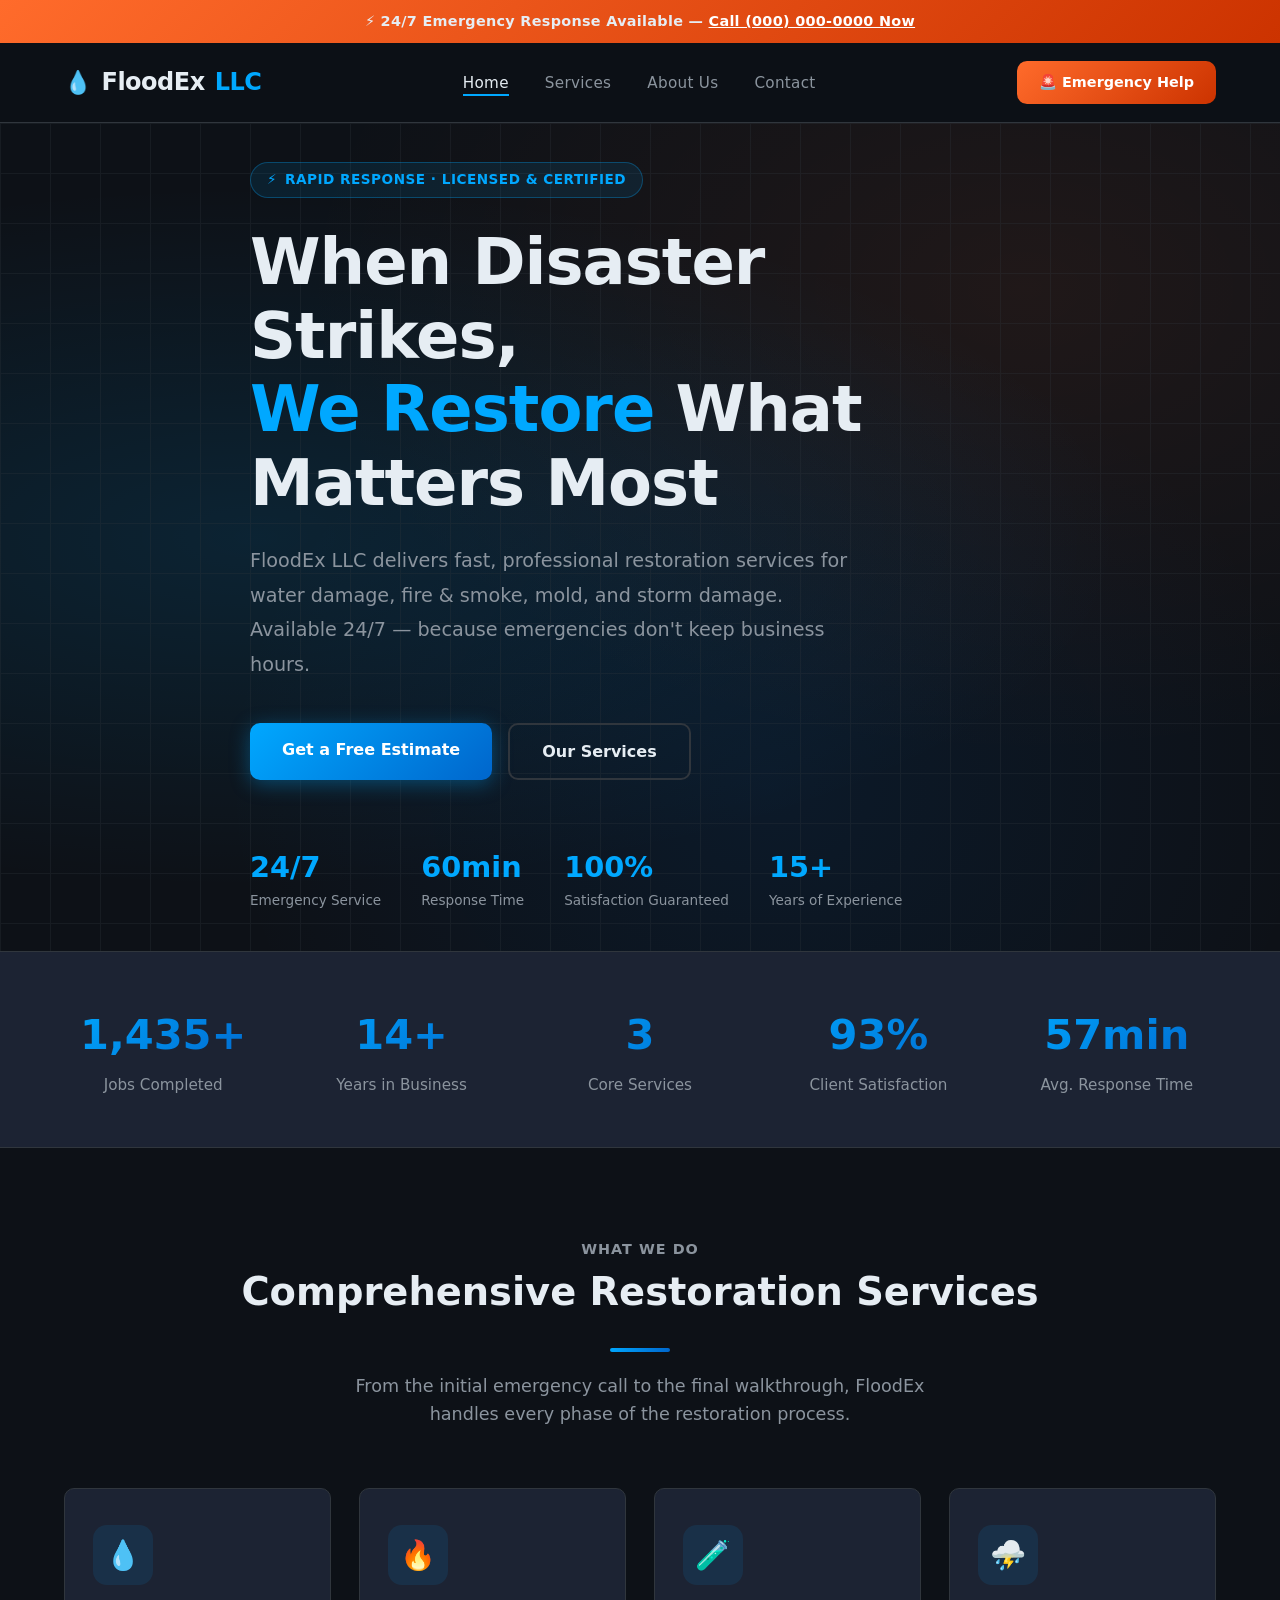
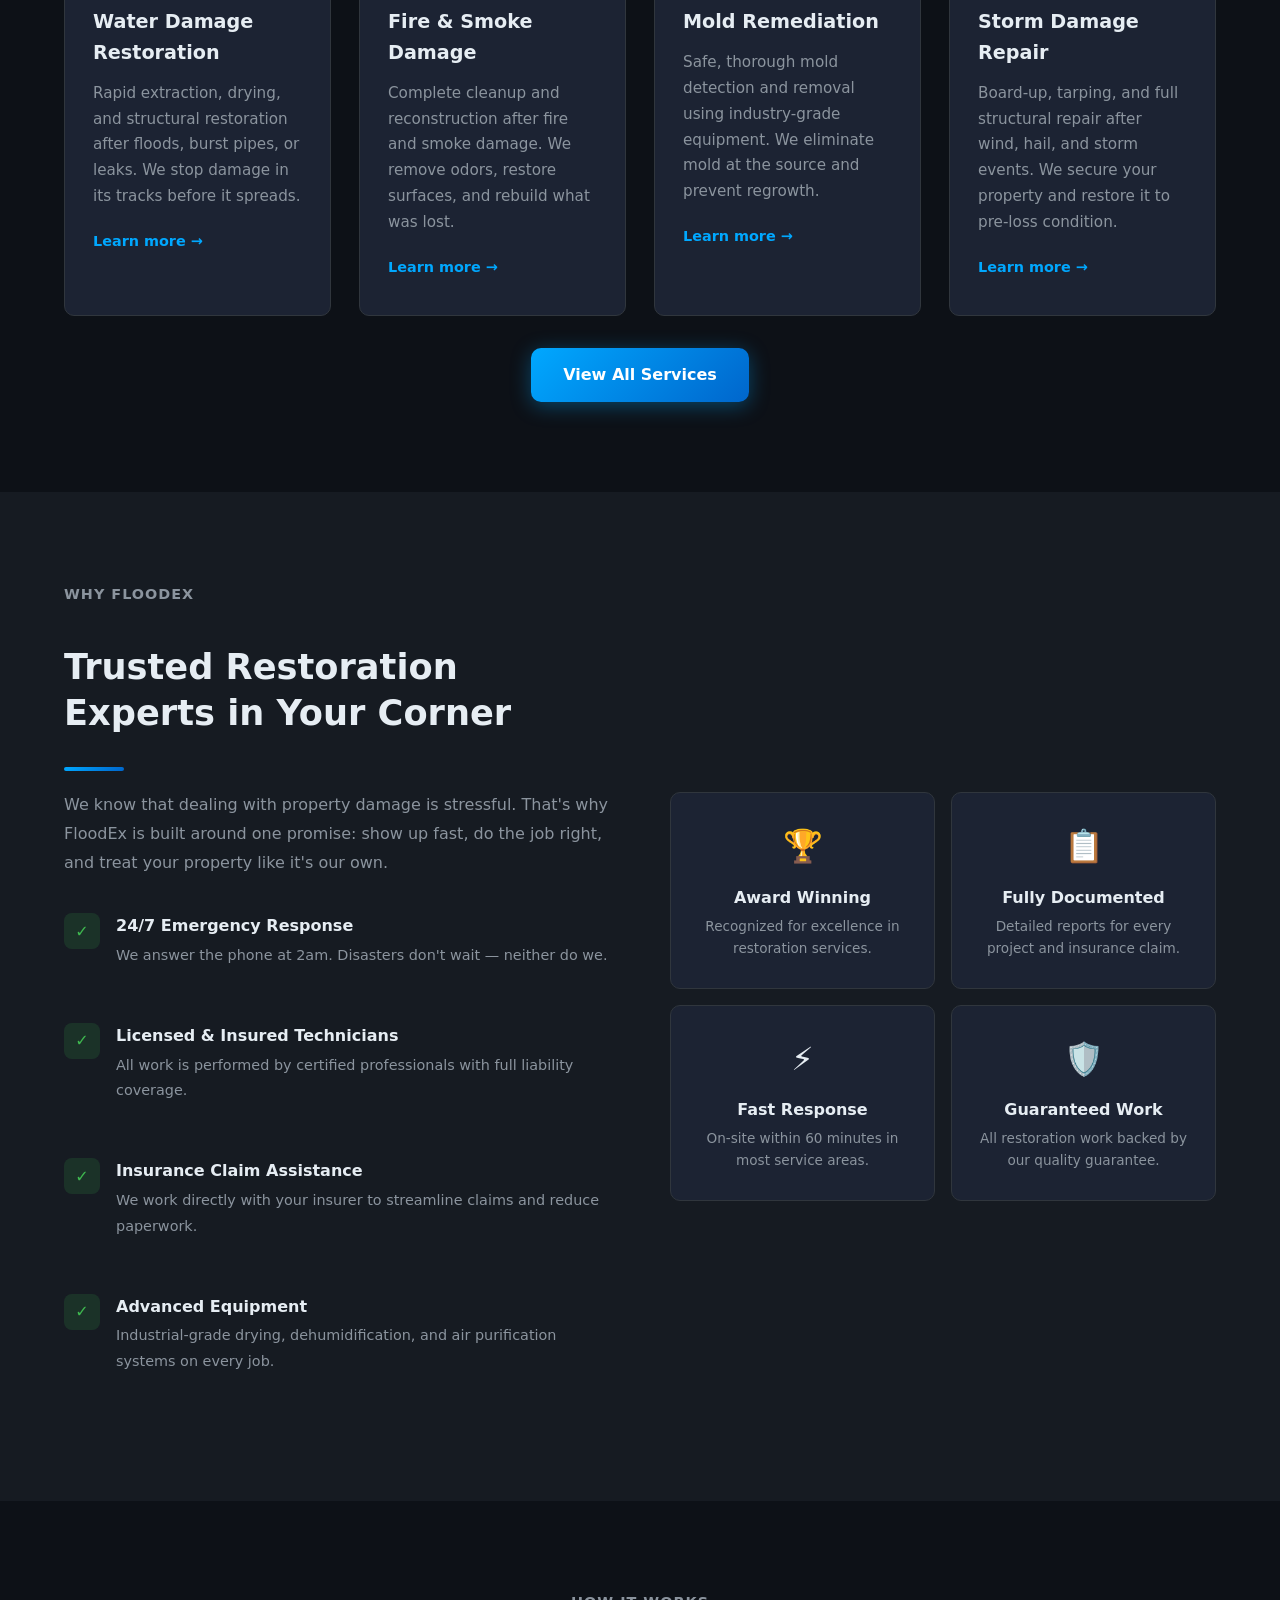
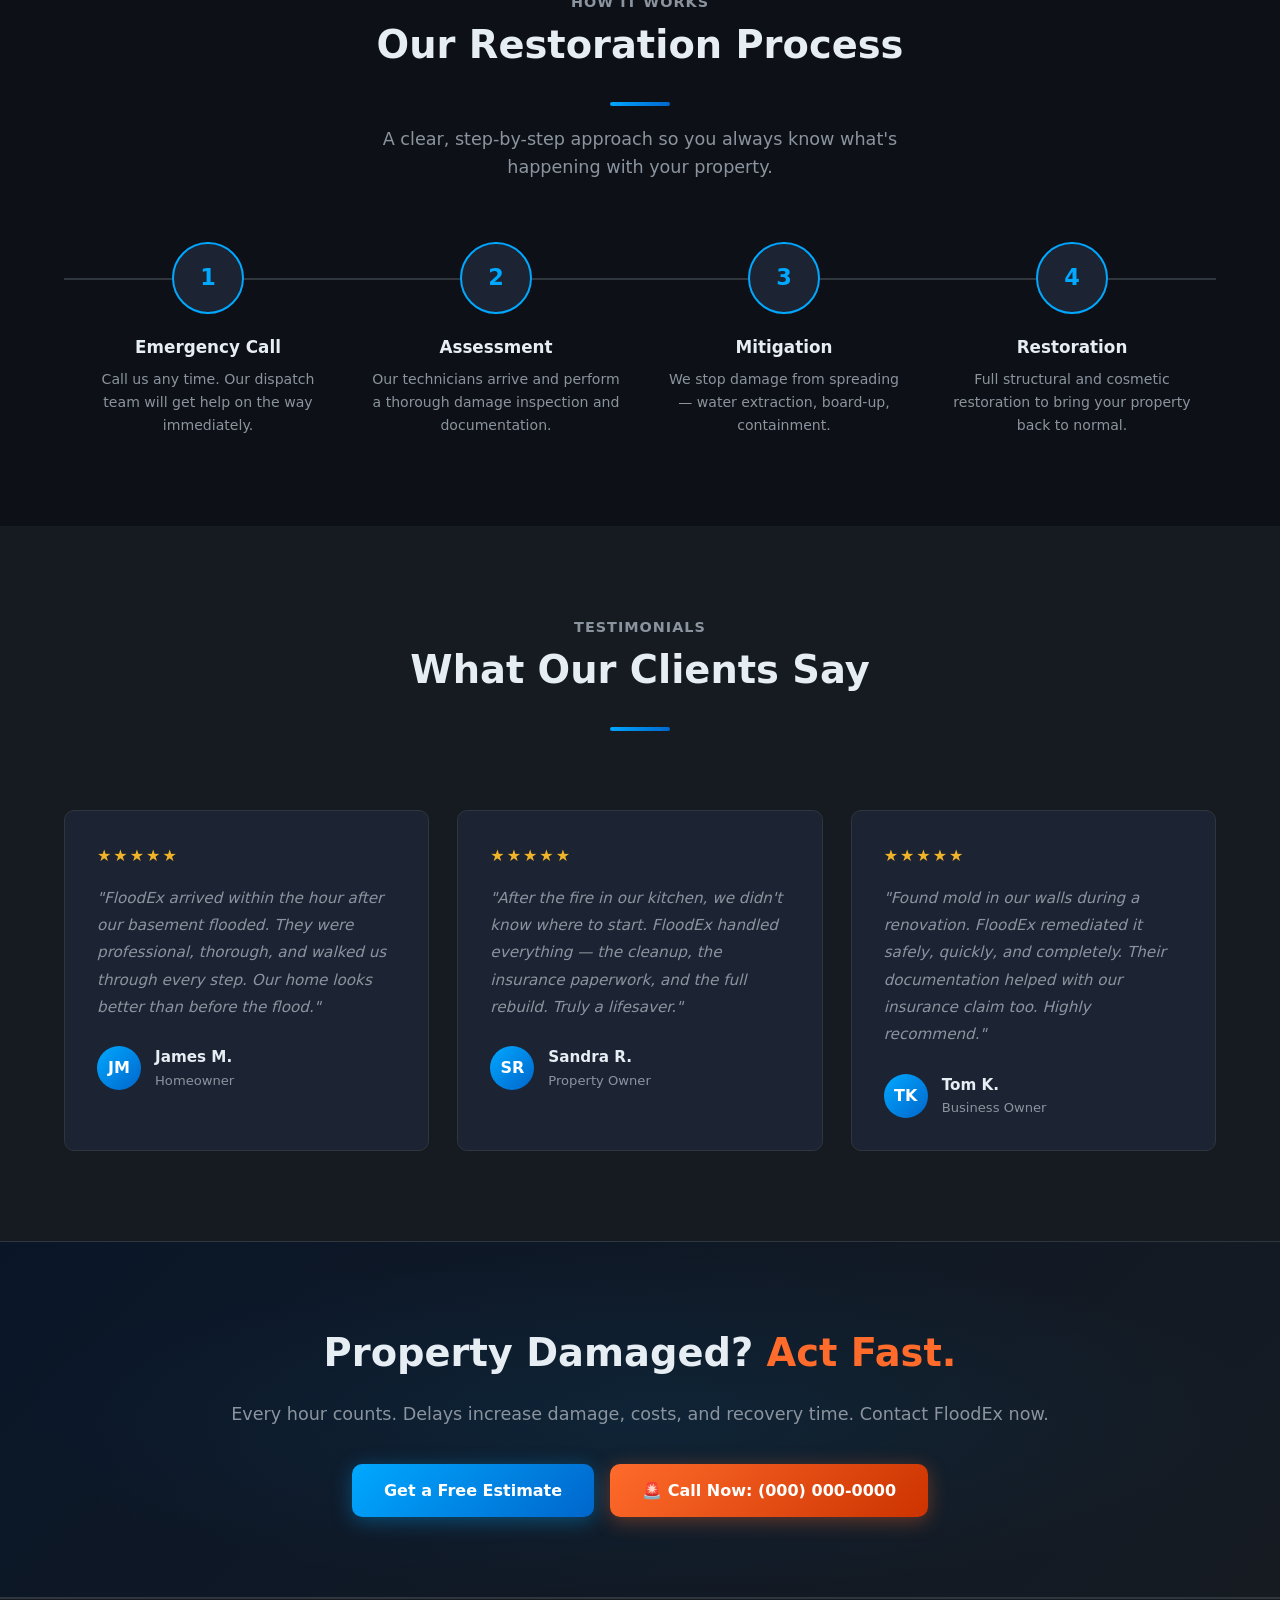
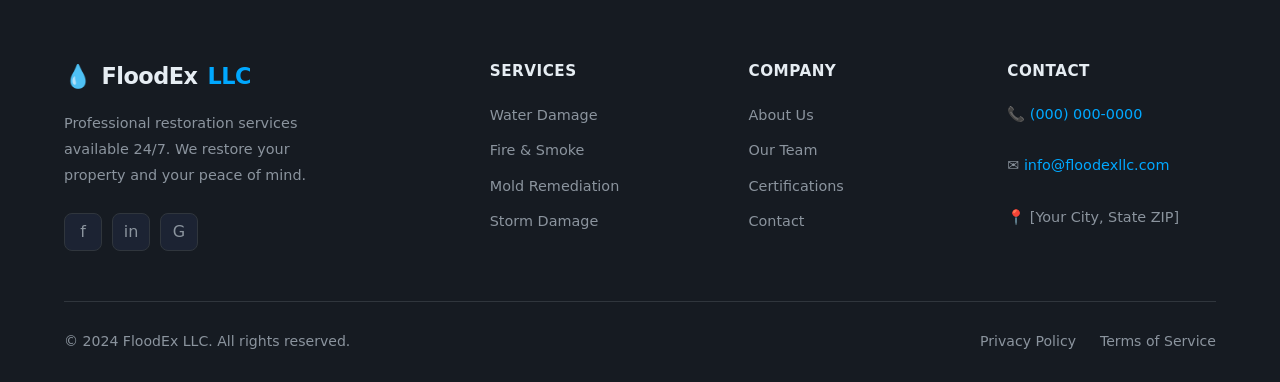
==== index.html @ 2c593926 "Add files via upload" ====
<!DOCTYPE html>
<html lang="en">
<head>
  <meta charset="UTF-8" />
  <meta name="viewport" content="width=device-width, initial-scale=1.0" />
  <meta name="description" content="FloodEx LLC — Professional restoration services for water damage, fire & smoke damage, mold remediation, and storm damage. Available 24/7." />
  <title>FloodEx LLC | Professional Restoration Services</title>
  <link rel="stylesheet" href="css/styles.css" />
</head>
<body>

  <!-- Emergency Bar -->
  <div class="emergency-bar">
    ⚡ 24/7 Emergency Response Available &mdash;
    <a href="tel:+10000000000">Call (000) 000-0000 Now</a>
  </div>

  <!-- Navbar -->
  <nav class="navbar">
    <div class="nav-container">
      <a href="index.html" class="nav-logo">
        <span class="logo-drop">💧</span>
        FloodEx <span>LLC</span>
      </a>
      <ul class="nav-links">
        <li><a href="index.html" class="active">Home</a></li>
        <li><a href="services.html">Services</a></li>
        <li><a href="about.html">About Us</a></li>
        <li><a href="contact.html">Contact</a></li>
      </ul>
      <a href="tel:+10000000000" class="nav-cta">🚨 Emergency Help</a>
      <button class="hamburger" id="hamburger" aria-label="Toggle menu">
        <span></span><span></span><span></span>
      </button>
    </div>
  </nav>

  <!-- Hero Section -->
  <section class="hero">
    <div class="hero-bg"></div>
    <div class="hero-grid"></div>
    <div class="container">
      <div class="hero-content">
        <div class="hero-badge fade-up">
          <span>⚡</span> Rapid Response · Licensed &amp; Certified
        </div>
        <h1 class="fade-up fade-up-delay-1">
          When Disaster Strikes,<br />
          <span class="accent">We Restore</span> What Matters Most
        </h1>
        <p class="fade-up fade-up-delay-2">
          FloodEx LLC delivers fast, professional restoration services for
          water damage, fire &amp; smoke, mold, and storm damage.
          Available 24/7 — because emergencies don't keep business hours.
        </p>
        <div class="hero-actions fade-up fade-up-delay-3">
          <a href="contact.html" class="btn btn-primary">Get a Free Estimate</a>
          <a href="services.html" class="btn btn-outline">Our Services</a>
        </div>

        <div class="hero-trust fade-up">
          <div class="trust-item">
            <strong>24/7</strong>
            <span>Emergency Service</span>
          </div>
          <div class="trust-item">
            <strong>60min</strong>
            <span>Response Time</span>
          </div>
          <div class="trust-item">
            <strong>100%</strong>
            <span>Satisfaction Guaranteed</span>
          </div>
          <div class="trust-item">
            <strong>15+</strong>
            <span>Years of Experience</span>
          </div>
        </div>
      </div>
    </div>
  </section>

  <!-- Stats Section -->
  <section class="stats-section">
    <div class="container">
      <div class="stats-grid">
        <div class="stat-item">
          <h3><span data-count="1500" data-suffix="+">0</span></h3>
          <p>Jobs Completed</p>
        </div>
        <div class="stat-item">
          <h3><span data-count="15" data-suffix="+">0</span></h3>
          <p>Years in Business</p>
        </div>
        <div class="stat-item">
          <h3><span data-count="4" data-suffix="">0</span></h3>
          <p>Core Services</p>
        </div>
        <div class="stat-item">
          <h3><span data-count="98" data-suffix="%">0</span></h3>
          <p>Client Satisfaction</p>
        </div>
        <div class="stat-item">
          <h3><span data-count="60" data-suffix="min">0</span></h3>
          <p>Avg. Response Time</p>
        </div>
      </div>
    </div>
  </section>

  <!-- Services Preview -->
  <section class="section">
    <div class="container">
      <div class="section-header reveal">
        <p class="accent" style="font-weight:600; text-transform:uppercase; letter-spacing:1px; font-size:.9rem;">What We Do</p>
        <h2>Comprehensive Restoration Services</h2>
        <div class="divider"></div>
        <p>From the initial emergency call to the final walkthrough, FloodEx handles every phase of the restoration process.</p>
      </div>
      <div class="services-grid">

        <div class="service-card reveal">
          <div class="service-icon">💧</div>
          <h3>Water Damage Restoration</h3>
          <p>Rapid extraction, drying, and structural restoration after floods, burst pipes, or leaks. We stop damage in its tracks before it spreads.</p>
          <a href="services.html#water" class="card-link">Learn more &rarr;</a>
        </div>

        <div class="service-card reveal">
          <div class="service-icon">🔥</div>
          <h3>Fire &amp; Smoke Damage</h3>
          <p>Complete cleanup and reconstruction after fire and smoke damage. We remove odors, restore surfaces, and rebuild what was lost.</p>
          <a href="services.html#fire" class="card-link">Learn more &rarr;</a>
        </div>

        <div class="service-card reveal">
          <div class="service-icon">🧪</div>
          <h3>Mold Remediation</h3>
          <p>Safe, thorough mold detection and removal using industry-grade equipment. We eliminate mold at the source and prevent regrowth.</p>
          <a href="services.html#mold" class="card-link">Learn more &rarr;</a>
        </div>

        <div class="service-card reveal">
          <div class="service-icon">⛈️</div>
          <h3>Storm Damage Repair</h3>
          <p>Board-up, tarping, and full structural repair after wind, hail, and storm events. We secure your property and restore it to pre-loss condition.</p>
          <a href="services.html#storm" class="card-link">Learn more &rarr;</a>
        </div>

      </div>
      <div class="text-center mt-32">
        <a href="services.html" class="btn btn-primary">View All Services</a>
      </div>
    </div>
  </section>

  <!-- Why Choose Us -->
  <section class="section section-alt">
    <div class="container">
      <div class="why-grid">
        <div class="why-text reveal">
          <p class="accent" style="font-weight:600; text-transform:uppercase; letter-spacing:1px; font-size:.9rem;">Why FloodEx</p>
          <h2>Trusted Restoration Experts in Your Corner</h2>
          <div class="divider"></div>
          <p>
            We know that dealing with property damage is stressful. That's why FloodEx
            is built around one promise: show up fast, do the job right, and treat your
            property like it's our own.
          </p>
          <div class="why-list">
            <div class="why-item">
              <div class="why-check">✓</div>
              <div>
                <h4>24/7 Emergency Response</h4>
                <p>We answer the phone at 2am. Disasters don't wait — neither do we.</p>
              </div>
            </div>
            <div class="why-item">
              <div class="why-check">✓</div>
              <div>
                <h4>Licensed &amp; Insured Technicians</h4>
                <p>All work is performed by certified professionals with full liability coverage.</p>
              </div>
            </div>
            <div class="why-item">
              <div class="why-check">✓</div>
              <div>
                <h4>Insurance Claim Assistance</h4>
                <p>We work directly with your insurer to streamline claims and reduce paperwork.</p>
              </div>
            </div>
            <div class="why-item">
              <div class="why-check">✓</div>
              <div>
                <h4>Advanced Equipment</h4>
                <p>Industrial-grade drying, dehumidification, and air purification systems on every job.</p>
              </div>
            </div>
          </div>
        </div>

        <div class="why-visual reveal">
          <div class="why-card">
            <div class="why-card-icon">🏆</div>
            <h4>Award Winning</h4>
            <p>Recognized for excellence in restoration services.</p>
          </div>
          <div class="why-card">
            <div class="why-card-icon">📋</div>
            <h4>Fully Documented</h4>
            <p>Detailed reports for every project and insurance claim.</p>
          </div>
          <div class="why-card">
            <div class="why-card-icon">⚡</div>
            <h4>Fast Response</h4>
            <p>On-site within 60 minutes in most service areas.</p>
          </div>
          <div class="why-card">
            <div class="why-card-icon">🛡️</div>
            <h4>Guaranteed Work</h4>
            <p>All restoration work backed by our quality guarantee.</p>
          </div>
        </div>
      </div>
    </div>
  </section>

  <!-- Our Process -->
  <section class="section">
    <div class="container">
      <div class="section-header reveal">
        <p class="accent" style="font-weight:600; text-transform:uppercase; letter-spacing:1px; font-size:.9rem;">How It Works</p>
        <h2>Our Restoration Process</h2>
        <div class="divider"></div>
        <p>A clear, step-by-step approach so you always know what's happening with your property.</p>
      </div>
      <div class="process-grid">
        <div class="process-step reveal">
          <div class="process-num">1</div>
          <h3>Emergency Call</h3>
          <p>Call us any time. Our dispatch team will get help on the way immediately.</p>
        </div>
        <div class="process-step reveal">
          <div class="process-num">2</div>
          <h3>Assessment</h3>
          <p>Our technicians arrive and perform a thorough damage inspection and documentation.</p>
        </div>
        <div class="process-step reveal">
          <div class="process-num">3</div>
          <h3>Mitigation</h3>
          <p>We stop damage from spreading — water extraction, board-up, containment.</p>
        </div>
        <div class="process-step reveal">
          <div class="process-num">4</div>
          <h3>Restoration</h3>
          <p>Full structural and cosmetic restoration to bring your property back to normal.</p>
        </div>
      </div>
    </div>
  </section>

  <!-- Testimonials -->
  <section class="section section-alt">
    <div class="container">
      <div class="section-header reveal">
        <p class="accent" style="font-weight:600; text-transform:uppercase; letter-spacing:1px; font-size:.9rem;">Testimonials</p>
        <h2>What Our Clients Say</h2>
        <div class="divider"></div>
      </div>
      <div class="testimonials-grid">

        <div class="testimonial-card reveal">
          <div class="stars">★★★★★</div>
          <p>"FloodEx arrived within the hour after our basement flooded. They were professional, thorough, and walked us through every step. Our home looks better than before the flood."</p>
          <div class="testimonial-author">
            <div class="author-avatar">JM</div>
            <div>
              <div class="author-name">James M.</div>
              <div class="author-location">Homeowner</div>
            </div>
          </div>
        </div>

        <div class="testimonial-card reveal">
          <div class="stars">★★★★★</div>
          <p>"After the fire in our kitchen, we didn't know where to start. FloodEx handled everything — the cleanup, the insurance paperwork, and the full rebuild. Truly a lifesaver."</p>
          <div class="testimonial-author">
            <div class="author-avatar">SR</div>
            <div>
              <div class="author-name">Sandra R.</div>
              <div class="author-location">Property Owner</div>
            </div>
          </div>
        </div>

        <div class="testimonial-card reveal">
          <div class="stars">★★★★★</div>
          <p>"Found mold in our walls during a renovation. FloodEx remediated it safely, quickly, and completely. Their documentation helped with our insurance claim too. Highly recommend."</p>
          <div class="testimonial-author">
            <div class="author-avatar">TK</div>
            <div>
              <div class="author-name">Tom K.</div>
              <div class="author-location">Business Owner</div>
            </div>
          </div>
        </div>

      </div>
    </div>
  </section>

  <!-- CTA Banner -->
  <section class="cta-banner">
    <h2>Property Damaged? <span class="accent-orange">Act Fast.</span></h2>
    <p>Every hour counts. Delays increase damage, costs, and recovery time. Contact FloodEx now.</p>
    <div class="cta-actions">
      <a href="contact.html" class="btn btn-primary">Get a Free Estimate</a>
      <a href="tel:+10000000000" class="btn btn-orange">🚨 Call Now: (000) 000-0000</a>
    </div>
  </section>

  <!-- Footer -->
  <footer class="footer">
    <div class="container">
      <div class="footer-grid">
        <div class="footer-brand">
          <a href="index.html" class="nav-logo">
            <span class="logo-drop">💧</span>
            FloodEx <span>LLC</span>
          </a>
          <p>Professional restoration services available 24/7. We restore your property and your peace of mind.</p>
          <div class="footer-socials">
            <a href="#" class="social-btn" aria-label="Facebook">f</a>
            <a href="#" class="social-btn" aria-label="Instagram">in</a>
            <a href="#" class="social-btn" aria-label="Google">G</a>
          </div>
        </div>
        <div class="footer-col">
          <h4>Services</h4>
          <ul>
            <li><a href="services.html#water">Water Damage</a></li>
            <li><a href="services.html#fire">Fire &amp; Smoke</a></li>
            <li><a href="services.html#mold">Mold Remediation</a></li>
            <li><a href="services.html#storm">Storm Damage</a></li>
          </ul>
        </div>
        <div class="footer-col">
          <h4>Company</h4>
          <ul>
            <li><a href="about.html">About Us</a></li>
            <li><a href="about.html#team">Our Team</a></li>
            <li><a href="about.html#certifications">Certifications</a></li>
            <li><a href="contact.html">Contact</a></li>
          </ul>
        </div>
        <div class="footer-col">
          <h4>Contact</h4>
          <p>
            📞 <a href="tel:+10000000000">(000) 000-0000</a><br /><br />
            ✉️ <a href="mailto:info@floodexllc.com">info@floodexllc.com</a><br /><br />
            📍 [Your City, State ZIP]
          </p>
        </div>
      </div>
      <div class="footer-bottom">
        <p>&copy; 2024 FloodEx LLC. All rights reserved.</p>
        <div class="footer-bottom-links">
          <a href="#">Privacy Policy</a>
          <a href="#">Terms of Service</a>
        </div>
      </div>
    </div>
  </footer>

  <script src="js/main.js"></script>
</body>
</html>
---- css/styles.css ----
/* =============================================
   FloodEx LLC - Main Stylesheet
   Dark & Bold Theme
   ============================================= */

:root {
  --bg-primary:    #0d1117;
  --bg-secondary:  #161b22;
  --bg-card:       #1c2333;
  --accent-blue:   #00a8ff;
  --accent-orange: #ff6b2b;
  --text-primary:  #e6edf3;
  --text-muted:    #8b949e;
  --border:        #30363d;
  --success:       #3fb950;
  --gradient:      linear-gradient(135deg, #00a8ff 0%, #0066cc 100%);
  --gradient-hot:  linear-gradient(135deg, #ff6b2b 0%, #cc3300 100%);
  --shadow:        0 8px 32px rgba(0, 0, 0, 0.5);
  --radius:        10px;
  --transition:    0.3s ease;
}

/* ── Reset & Base ── */
*, *::before, *::after { box-sizing: border-box; margin: 0; padding: 0; }

html { scroll-behavior: smooth; font-size: 16px; }

body {
  background-color: var(--bg-primary);
  color: var(--text-primary);
  font-family: 'Segoe UI', system-ui, -apple-system, sans-serif;
  line-height: 1.6;
}

a { color: var(--accent-blue); text-decoration: none; transition: color var(--transition); }
a:hover { color: #33bcff; }

img { max-width: 100%; height: auto; display: block; }

ul { list-style: none; }

.container { max-width: 1200px; margin: 0 auto; padding: 0 24px; }

.section { padding: 90px 0; }
.section-alt { background-color: var(--bg-secondary); }

.section-header { text-align: center; margin-bottom: 60px; }
.section-header h2 { font-size: 2.4rem; font-weight: 700; margin-bottom: 14px; }
.section-header p { color: var(--text-muted); font-size: 1.1rem; max-width: 600px; margin: 0 auto; }

.accent { color: var(--accent-blue); }
.accent-orange { color: var(--accent-orange); }

.divider {
  display: inline-block;
  width: 60px; height: 4px;
  background: var(--gradient);
  border-radius: 2px;
  margin: 12px 0;
}

/* ── Buttons ── */
.btn {
  display: inline-block;
  padding: 14px 32px;
  border-radius: var(--radius);
  font-size: 1rem;
  font-weight: 600;
  cursor: pointer;
  transition: all var(--transition);
  border: none;
  text-align: center;
}

.btn-primary {
  background: var(--gradient);
  color: #fff;
  box-shadow: 0 4px 20px rgba(0, 168, 255, 0.35);
}
.btn-primary:hover {
  transform: translateY(-2px);
  box-shadow: 0 8px 28px rgba(0, 168, 255, 0.5);
  color: #fff;
}

.btn-orange {
  background: var(--gradient-hot);
  color: #fff;
  box-shadow: 0 4px 20px rgba(255, 107, 43, 0.35);
}
.btn-orange:hover {
  transform: translateY(-2px);
  box-shadow: 0 8px 28px rgba(255, 107, 43, 0.5);
  color: #fff;
}

.btn-outline {
  background: transparent;
  color: var(--text-primary);
  border: 2px solid var(--border);
}
.btn-outline:hover {
  border-color: var(--accent-blue);
  color: var(--accent-blue);
}

/* ── Navbar ── */
.navbar {
  position: sticky;
  top: 0;
  z-index: 1000;
  background: rgba(13, 17, 23, 0.95);
  backdrop-filter: blur(12px);
  border-bottom: 1px solid var(--border);
}

.nav-container {
  display: flex;
  align-items: center;
  justify-content: space-between;
  padding: 18px 24px;
  max-width: 1200px;
  margin: 0 auto;
}

.nav-logo {
  display: flex;
  align-items: center;
  gap: 10px;
  font-size: 1.5rem;
  font-weight: 800;
  color: var(--text-primary);
  letter-spacing: -0.5px;
}
.nav-logo:hover { color: var(--text-primary); }
.nav-logo span { color: var(--accent-blue); }
.logo-drop { font-size: 1.4rem; }

.nav-links {
  display: flex;
  gap: 36px;
}
.nav-links a {
  color: var(--text-muted);
  font-weight: 500;
  font-size: 0.95rem;
  letter-spacing: 0.3px;
  transition: color var(--transition);
  position: relative;
}
.nav-links a::after {
  content: '';
  position: absolute;
  bottom: -4px; left: 0;
  width: 0; height: 2px;
  background: var(--accent-blue);
  transition: width var(--transition);
}
.nav-links a:hover, .nav-links a.active { color: var(--text-primary); }
.nav-links a:hover::after, .nav-links a.active::after { width: 100%; }

.nav-cta {
  background: var(--gradient-hot);
  color: #fff;
  padding: 10px 22px;
  border-radius: var(--radius);
  font-weight: 600;
  font-size: 0.9rem;
  transition: all var(--transition);
}
.nav-cta:hover {
  transform: translateY(-1px);
  box-shadow: 0 6px 20px rgba(255, 107, 43, 0.4);
  color: #fff;
}

.hamburger {
  display: none;
  flex-direction: column;
  gap: 5px;
  background: none;
  border: none;
  cursor: pointer;
  padding: 4px;
}
.hamburger span {
  display: block;
  width: 26px; height: 2px;
  background: var(--text-primary);
  border-radius: 2px;
  transition: all var(--transition);
}
.hamburger.open span:nth-child(1) { transform: translateY(7px) rotate(45deg); }
.hamburger.open span:nth-child(2) { opacity: 0; }
.hamburger.open span:nth-child(3) { transform: translateY(-7px) rotate(-45deg); }

/* ── Emergency Bar ── */
.emergency-bar {
  background: var(--gradient-hot);
  text-align: center;
  padding: 10px 24px;
  font-size: 0.9rem;
  font-weight: 600;
  letter-spacing: 0.3px;
}
.emergency-bar a { color: #fff; text-decoration: underline; }
.emergency-bar a:hover { color: #ffe8de; }

/* ── Hero ── */
.hero {
  position: relative;
  min-height: 92vh;
  display: flex;
  align-items: center;
  overflow: hidden;
  background: var(--bg-primary);
}

.hero-bg {
  position: absolute;
  inset: 0;
  background:
    radial-gradient(ellipse at 20% 50%, rgba(0, 168, 255, 0.12) 0%, transparent 60%),
    radial-gradient(ellipse at 80% 20%, rgba(255, 107, 43, 0.08) 0%, transparent 50%),
    radial-gradient(ellipse at 60% 80%, rgba(0, 102, 204, 0.10) 0%, transparent 50%);
  pointer-events: none;
}

.hero-grid {
  position: absolute;
  inset: 0;
  background-image:
    linear-gradient(var(--border) 1px, transparent 1px),
    linear-gradient(90deg, var(--border) 1px, transparent 1px);
  background-size: 50px 50px;
  opacity: 0.3;
  pointer-events: none;
}

.hero-content {
  position: relative;
  z-index: 2;
  max-width: 780px;
}

.hero-badge {
  display: inline-flex;
  align-items: center;
  gap: 8px;
  background: rgba(0, 168, 255, 0.1);
  border: 1px solid rgba(0, 168, 255, 0.3);
  color: var(--accent-blue);
  padding: 6px 16px;
  border-radius: 50px;
  font-size: 0.85rem;
  font-weight: 600;
  letter-spacing: 0.5px;
  margin-bottom: 28px;
  text-transform: uppercase;
}

.hero h1 {
  font-size: clamp(2.4rem, 5vw, 4rem);
  font-weight: 800;
  line-height: 1.15;
  margin-bottom: 24px;
  letter-spacing: -1px;
}

.hero p {
  font-size: 1.2rem;
  color: var(--text-muted);
  max-width: 600px;
  margin-bottom: 40px;
  line-height: 1.8;
}

.hero-actions { display: flex; gap: 16px; flex-wrap: wrap; }

.hero-trust {
  margin-top: 64px;
  display: flex;
  gap: 40px;
  flex-wrap: wrap;
}
.trust-item { display: flex; flex-direction: column; }
.trust-item strong { font-size: 1.8rem; font-weight: 800; color: var(--accent-blue); }
.trust-item span { font-size: 0.85rem; color: var(--text-muted); }

/* ── Stats ── */
.stats-section {
  background: var(--bg-card);
  border-top: 1px solid var(--border);
  border-bottom: 1px solid var(--border);
  padding: 50px 0;
}
.stats-grid {
  display: grid;
  grid-template-columns: repeat(auto-fit, minmax(180px, 1fr));
  gap: 40px;
  text-align: center;
}
.stat-item h3 {
  font-size: 2.6rem;
  font-weight: 800;
  background: var(--gradient);
  -webkit-background-clip: text;
  -webkit-text-fill-color: transparent;
  background-clip: text;
}
.stat-item p { color: var(--text-muted); font-size: 0.95rem; margin-top: 4px; }

/* ── Service Cards ── */
.services-grid {
  display: grid;
  grid-template-columns: repeat(auto-fit, minmax(260px, 1fr));
  gap: 28px;
}

.service-card {
  background: var(--bg-card);
  border: 1px solid var(--border);
  border-radius: var(--radius);
  padding: 36px 28px;
  transition: all var(--transition);
  position: relative;
  overflow: hidden;
}
.service-card::before {
  content: '';
  position: absolute;
  top: 0; left: 0; right: 0;
  height: 3px;
  background: var(--gradient);
  opacity: 0;
  transition: opacity var(--transition);
}
.service-card:hover {
  transform: translateY(-6px);
  border-color: rgba(0, 168, 255, 0.3);
  box-shadow: 0 20px 40px rgba(0, 0, 0, 0.4);
}
.service-card:hover::before { opacity: 1; }

.service-icon {
  width: 60px; height: 60px;
  background: rgba(0, 168, 255, 0.1);
  border-radius: 14px;
  display: flex;
  align-items: center;
  justify-content: center;
  font-size: 1.8rem;
  margin-bottom: 22px;
  transition: all var(--transition);
}
.service-card:hover .service-icon {
  background: rgba(0, 168, 255, 0.2);
  transform: scale(1.1);
}

.service-card h3 { font-size: 1.2rem; font-weight: 700; margin-bottom: 12px; }
.service-card p { color: var(--text-muted); font-size: 0.95rem; line-height: 1.7; }

.service-card .card-link {
  display: inline-flex;
  align-items: center;
  gap: 6px;
  color: var(--accent-blue);
  font-weight: 600;
  font-size: 0.9rem;
  margin-top: 20px;
  transition: gap var(--transition);
}
.service-card:hover .card-link { gap: 10px; }

/* ── Why Choose Us ── */
.why-grid {
  display: grid;
  grid-template-columns: 1fr 1fr;
  gap: 60px;
  align-items: center;
}
.why-text h2 { font-size: 2.2rem; font-weight: 700; line-height: 1.3; margin-bottom: 20px; }
.why-text p { color: var(--text-muted); margin-bottom: 36px; line-height: 1.8; }

.why-list { display: flex; flex-direction: column; gap: 18px; }
.why-item {
  display: flex;
  gap: 16px;
  align-items: flex-start;
}
.why-check {
  width: 36px; height: 36px;
  background: rgba(63, 185, 80, 0.15);
  border-radius: 8px;
  display: flex;
  align-items: center;
  justify-content: center;
  flex-shrink: 0;
  font-size: 1rem;
  color: var(--success);
}
.why-item h4 { font-size: 1rem; font-weight: 600; margin-bottom: 4px; }
.why-item p { color: var(--text-muted); font-size: 0.9rem; }

.why-visual {
  display: grid;
  grid-template-columns: 1fr 1fr;
  gap: 16px;
}
.why-card {
  background: var(--bg-card);
  border: 1px solid var(--border);
  border-radius: var(--radius);
  padding: 28px 20px;
  text-align: center;
}
.why-card-icon { font-size: 2rem; margin-bottom: 12px; }
.why-card h4 { font-size: 1rem; font-weight: 700; margin-bottom: 6px; }
.why-card p { color: var(--text-muted); font-size: 0.85rem; }

/* ── Testimonials ── */
.testimonials-grid {
  display: grid;
  grid-template-columns: repeat(auto-fit, minmax(300px, 1fr));
  gap: 28px;
}
.testimonial-card {
  background: var(--bg-card);
  border: 1px solid var(--border);
  border-radius: var(--radius);
  padding: 32px;
}
.stars { color: #f0b429; font-size: 1rem; margin-bottom: 16px; letter-spacing: 2px; }
.testimonial-card p {
  color: var(--text-muted);
  font-size: 0.95rem;
  line-height: 1.8;
  margin-bottom: 24px;
  font-style: italic;
}
.testimonial-author { display: flex; align-items: center; gap: 14px; }
.author-avatar {
  width: 44px; height: 44px;
  border-radius: 50%;
  background: var(--gradient);
  display: flex;
  align-items: center;
  justify-content: center;
  font-weight: 700;
  font-size: 1rem;
  color: #fff;
  flex-shrink: 0;
}
.author-name { font-weight: 600; font-size: 0.95rem; }
.author-location { color: var(--text-muted); font-size: 0.82rem; }

/* ── CTA Banner ── */
.cta-banner {
  background: linear-gradient(135deg, #0a1628 0%, #161b22 100%);
  border-top: 1px solid var(--border);
  border-bottom: 1px solid var(--border);
  text-align: center;
  padding: 80px 24px;
  position: relative;
  overflow: hidden;
}
.cta-banner::before {
  content: '';
  position: absolute;
  inset: 0;
  background: radial-gradient(ellipse at center, rgba(0, 168, 255, 0.08), transparent 70%);
  pointer-events: none;
}
.cta-banner h2 { font-size: 2.4rem; font-weight: 800; margin-bottom: 16px; position: relative; }
.cta-banner p { color: var(--text-muted); font-size: 1.1rem; margin-bottom: 36px; position: relative; }
.cta-actions { display: flex; gap: 16px; justify-content: center; flex-wrap: wrap; position: relative; }

/* ── Page Hero ── */
.page-hero {
  background: var(--bg-secondary);
  border-bottom: 1px solid var(--border);
  padding: 80px 0 60px;
  position: relative;
  overflow: hidden;
}
.page-hero::before {
  content: '';
  position: absolute;
  inset: 0;
  background: radial-gradient(ellipse at 30% 50%, rgba(0, 168, 255, 0.07), transparent 60%);
  pointer-events: none;
}
.page-hero h1 { font-size: 3rem; font-weight: 800; margin-bottom: 14px; }
.page-hero p { color: var(--text-muted); font-size: 1.1rem; max-width: 550px; }
.breadcrumb {
  display: flex;
  gap: 8px;
  align-items: center;
  color: var(--text-muted);
  font-size: 0.9rem;
  margin-bottom: 20px;
}
.breadcrumb a { color: var(--text-muted); }
.breadcrumb a:hover { color: var(--accent-blue); }
.breadcrumb .sep { color: var(--border); }

/* ── Services Page ── */
.service-full-card {
  background: var(--bg-card);
  border: 1px solid var(--border);
  border-radius: var(--radius);
  overflow: hidden;
  transition: all var(--transition);
}
.service-full-card:hover {
  border-color: rgba(0, 168, 255, 0.3);
  box-shadow: 0 12px 40px rgba(0, 0, 0, 0.4);
}
.service-full-header {
  background: linear-gradient(135deg, #161b22, #1c2333);
  padding: 40px 36px;
  border-bottom: 1px solid var(--border);
  display: flex;
  align-items: center;
  gap: 20px;
}
.service-full-icon {
  width: 70px; height: 70px;
  background: rgba(0, 168, 255, 0.12);
  border-radius: 16px;
  display: flex;
  align-items: center;
  justify-content: center;
  font-size: 2rem;
  flex-shrink: 0;
}
.service-full-header h2 { font-size: 1.6rem; font-weight: 700; margin-bottom: 6px; }
.service-full-header p { color: var(--text-muted); font-size: 0.95rem; }
.service-full-body { padding: 36px; }
.service-full-body h3 { font-size: 1.1rem; font-weight: 700; margin-bottom: 16px; color: var(--accent-blue); }
.service-features { display: grid; grid-template-columns: 1fr 1fr; gap: 12px; }
.feature-item {
  display: flex;
  align-items: center;
  gap: 10px;
  color: var(--text-muted);
  font-size: 0.9rem;
}
.feature-dot {
  width: 8px; height: 8px;
  background: var(--accent-blue);
  border-radius: 50%;
  flex-shrink: 0;
}
.services-page-grid { display: flex; flex-direction: column; gap: 32px; }

/* ── Process ── */
.process-grid {
  display: grid;
  grid-template-columns: repeat(auto-fit, minmax(200px, 1fr));
  gap: 0;
  position: relative;
}
.process-grid::before {
  content: '';
  position: absolute;
  top: 36px; left: 0; right: 0;
  height: 2px;
  background: var(--border);
  z-index: 0;
}
.process-step {
  text-align: center;
  padding: 0 20px;
  position: relative;
  z-index: 1;
}
.process-num {
  width: 72px; height: 72px;
  border-radius: 50%;
  background: var(--bg-card);
  border: 2px solid var(--accent-blue);
  display: flex;
  align-items: center;
  justify-content: center;
  font-size: 1.4rem;
  font-weight: 800;
  color: var(--accent-blue);
  margin: 0 auto 20px;
  position: relative;
  z-index: 1;
}
.process-step h3 { font-size: 1.05rem; font-weight: 700; margin-bottom: 8px; }
.process-step p { color: var(--text-muted); font-size: 0.88rem; line-height: 1.6; }

/* ── About Page ── */
.about-intro-grid {
  display: grid;
  grid-template-columns: 1fr 1fr;
  gap: 70px;
  align-items: center;
}
.about-intro-text h2 { font-size: 2.2rem; font-weight: 700; line-height: 1.3; margin-bottom: 20px; }
.about-intro-text p { color: var(--text-muted); line-height: 1.9; margin-bottom: 16px; }

.about-visual {
  display: grid;
  grid-template-columns: 1fr 1fr;
  gap: 16px;
}
.about-stat-card {
  background: var(--bg-card);
  border: 1px solid var(--border);
  border-radius: var(--radius);
  padding: 28px 20px;
  text-align: center;
}
.about-stat-card:first-child { grid-column: span 2; }
.about-stat-card h3 {
  font-size: 2.4rem;
  font-weight: 800;
  background: var(--gradient);
  -webkit-background-clip: text;
  -webkit-text-fill-color: transparent;
  background-clip: text;
}
.about-stat-card p { color: var(--text-muted); font-size: 0.9rem; margin-top: 4px; }

.values-grid { display: grid; grid-template-columns: repeat(auto-fit, minmax(220px, 1fr)); gap: 24px; }
.value-card {
  background: var(--bg-card);
  border: 1px solid var(--border);
  border-radius: var(--radius);
  padding: 32px 24px;
  text-align: center;
  transition: all var(--transition);
}
.value-card:hover {
  transform: translateY(-4px);
  border-color: rgba(0, 168, 255, 0.3);
}
.value-icon { font-size: 2.4rem; margin-bottom: 16px; }
.value-card h3 { font-size: 1.05rem; font-weight: 700; margin-bottom: 10px; }
.value-card p { color: var(--text-muted); font-size: 0.9rem; line-height: 1.7; }

.team-grid { display: grid; grid-template-columns: repeat(auto-fit, minmax(220px, 1fr)); gap: 28px; }
.team-card {
  background: var(--bg-card);
  border: 1px solid var(--border);
  border-radius: var(--radius);
  padding: 36px 24px;
  text-align: center;
  transition: all var(--transition);
}
.team-card:hover { transform: translateY(-4px); border-color: rgba(0, 168, 255, 0.3); }
.team-avatar {
  width: 80px; height: 80px;
  border-radius: 50%;
  background: var(--gradient);
  display: flex;
  align-items: center;
  justify-content: center;
  font-size: 2rem;
  font-weight: 700;
  color: #fff;
  margin: 0 auto 20px;
}
.team-card h3 { font-size: 1.05rem; font-weight: 700; margin-bottom: 4px; }
.team-card .role { color: var(--accent-blue); font-size: 0.88rem; font-weight: 600; margin-bottom: 12px; }
.team-card p { color: var(--text-muted); font-size: 0.88rem; line-height: 1.6; }

/* ── Certifications ── */
.cert-grid { display: grid; grid-template-columns: repeat(auto-fit, minmax(200px, 1fr)); gap: 20px; }
.cert-badge {
  background: var(--bg-card);
  border: 1px solid var(--border);
  border-radius: var(--radius);
  padding: 24px 20px;
  display: flex;
  align-items: center;
  gap: 14px;
}
.cert-icon { font-size: 1.8rem; flex-shrink: 0; }
.cert-badge h4 { font-size: 0.95rem; font-weight: 700; margin-bottom: 2px; }
.cert-badge p { color: var(--text-muted); font-size: 0.82rem; }

/* ── Contact Page ── */
.contact-grid {
  display: grid;
  grid-template-columns: 1fr 1.6fr;
  gap: 50px;
  align-items: flex-start;
}
.contact-info h2 { font-size: 1.8rem; font-weight: 700; margin-bottom: 12px; }
.contact-info > p { color: var(--text-muted); line-height: 1.8; margin-bottom: 36px; }
.contact-list { display: flex; flex-direction: column; gap: 22px; }
.contact-item {
  display: flex;
  align-items: flex-start;
  gap: 16px;
}
.contact-item-icon {
  width: 46px; height: 46px;
  background: rgba(0, 168, 255, 0.1);
  border-radius: 10px;
  display: flex;
  align-items: center;
  justify-content: center;
  font-size: 1.2rem;
  flex-shrink: 0;
}
.contact-item h4 { font-size: 0.9rem; color: var(--text-muted); font-weight: 500; margin-bottom: 2px; }
.contact-item p, .contact-item a { font-size: 1rem; font-weight: 600; color: var(--text-primary); }
.contact-item a:hover { color: var(--accent-blue); }

.emergency-card {
  background: linear-gradient(135deg, rgba(255, 107, 43, 0.1), rgba(204, 51, 0, 0.1));
  border: 1px solid rgba(255, 107, 43, 0.3);
  border-radius: var(--radius);
  padding: 24px;
  margin-top: 36px;
}
.emergency-card h3 { color: var(--accent-orange); font-size: 1rem; font-weight: 700; margin-bottom: 6px; }
.emergency-card p { color: var(--text-muted); font-size: 0.9rem; }
.emergency-card a { color: var(--accent-orange); font-weight: 700; font-size: 1.2rem; }

.contact-form-wrapper {
  background: var(--bg-card);
  border: 1px solid var(--border);
  border-radius: var(--radius);
  padding: 40px;
}
.contact-form-wrapper h2 { font-size: 1.6rem; font-weight: 700; margin-bottom: 8px; }
.contact-form-wrapper > p { color: var(--text-muted); font-size: 0.95rem; margin-bottom: 32px; }

.form-row { display: grid; grid-template-columns: 1fr 1fr; gap: 20px; }
.form-group { margin-bottom: 22px; }
.form-group.full { grid-column: span 2; }
.form-group label {
  display: block;
  font-size: 0.88rem;
  font-weight: 600;
  color: var(--text-muted);
  text-transform: uppercase;
  letter-spacing: 0.5px;
  margin-bottom: 8px;
}
.form-group input,
.form-group select,
.form-group textarea {
  width: 100%;
  background: var(--bg-secondary);
  border: 1px solid var(--border);
  border-radius: 8px;
  color: var(--text-primary);
  font-size: 0.95rem;
  padding: 12px 16px;
  outline: none;
  transition: border-color var(--transition);
  font-family: inherit;
}
.form-group input:focus,
.form-group select:focus,
.form-group textarea:focus {
  border-color: var(--accent-blue);
  box-shadow: 0 0 0 3px rgba(0, 168, 255, 0.1);
}
.form-group select option { background: var(--bg-card); }
.form-group textarea { resize: vertical; min-height: 130px; }
.form-submit { width: 100%; padding: 16px; font-size: 1.05rem; }
.form-note { color: var(--text-muted); font-size: 0.82rem; margin-top: 12px; text-align: center; }

.form-success {
  display: none;
  text-align: center;
  padding: 30px;
}
.form-success h3 { font-size: 1.4rem; font-weight: 700; color: var(--success); margin-bottom: 10px; }
.form-success p { color: var(--text-muted); }

/* ── Footer ── */
.footer {
  background: var(--bg-secondary);
  border-top: 1px solid var(--border);
  padding: 60px 0 30px;
}
.footer-grid {
  display: grid;
  grid-template-columns: 1.8fr 1fr 1fr 1fr;
  gap: 50px;
  margin-bottom: 50px;
}
.footer-brand .nav-logo { font-size: 1.4rem; margin-bottom: 16px; }
.footer-brand p { color: var(--text-muted); font-size: 0.9rem; line-height: 1.8; max-width: 280px; margin-bottom: 24px; }
.footer-socials { display: flex; gap: 10px; }
.social-btn {
  width: 38px; height: 38px;
  background: var(--bg-card);
  border: 1px solid var(--border);
  border-radius: 8px;
  display: flex;
  align-items: center;
  justify-content: center;
  font-size: 1rem;
  transition: all var(--transition);
  color: var(--text-muted);
}
.social-btn:hover { border-color: var(--accent-blue); color: var(--accent-blue); }

.footer-col h4 { font-size: 0.95rem; font-weight: 700; margin-bottom: 18px; text-transform: uppercase; letter-spacing: 0.5px; color: var(--text-primary); }
.footer-col ul li { margin-bottom: 10px; }
.footer-col ul a { color: var(--text-muted); font-size: 0.9rem; transition: color var(--transition); }
.footer-col ul a:hover { color: var(--text-primary); }
.footer-col p { color: var(--text-muted); font-size: 0.9rem; line-height: 1.8; }

.footer-bottom {
  border-top: 1px solid var(--border);
  padding-top: 28px;
  display: flex;
  justify-content: space-between;
  align-items: center;
  flex-wrap: wrap;
  gap: 12px;
}
.footer-bottom p { color: var(--text-muted); font-size: 0.88rem; }
.footer-bottom-links { display: flex; gap: 24px; }
.footer-bottom-links a { color: var(--text-muted); font-size: 0.88rem; }
.footer-bottom-links a:hover { color: var(--text-primary); }

/* ── Utilities ── */
.text-center { text-align: center; }
.mt-8 { margin-top: 8px; }
.mt-16 { margin-top: 16px; }
.mt-32 { margin-top: 32px; }

/* ── Animations ── */
@keyframes fadeUp {
  from { opacity: 0; transform: translateY(30px); }
  to   { opacity: 1; transform: translateY(0); }
}
.fade-up { animation: fadeUp 0.6s ease forwards; }
.fade-up-delay-1 { animation-delay: 0.1s; opacity: 0; animation-fill-mode: forwards; }
.fade-up-delay-2 { animation-delay: 0.2s; opacity: 0; animation-fill-mode: forwards; }
.fade-up-delay-3 { animation-delay: 0.3s; opacity: 0; animation-fill-mode: forwards; }

/* ── Responsive ── */
@media (max-width: 1024px) {
  .why-grid, .about-intro-grid { grid-template-columns: 1fr; gap: 40px; }
  .why-visual { order: -1; }
  .footer-grid { grid-template-columns: 1fr 1fr; gap: 36px; }
  .footer-brand { grid-column: span 2; }
}

@media (max-width: 768px) {
  .section { padding: 60px 0; }
  .section-header h2 { font-size: 1.8rem; }

  .nav-links, .nav-cta { display: none; }
  .hamburger { display: flex; }

  .nav-links.open {
    display: flex;
    flex-direction: column;
    position: absolute;
    top: 100%; left: 0; right: 0;
    background: var(--bg-secondary);
    border-bottom: 1px solid var(--border);
    padding: 20px 24px;
    gap: 16px;
  }
  .nav-links.open a { font-size: 1rem; }
  .nav-container { position: relative; flex-wrap: wrap; }

  .hero h1 { font-size: 2.2rem; }
  .hero-trust { gap: 24px; }

  .contact-grid { grid-template-columns: 1fr; }
  .form-row { grid-template-columns: 1fr; }
  .form-group.full { grid-column: span 1; }

  .service-features { grid-template-columns: 1fr; }
  .service-full-header { flex-direction: column; align-items: flex-start; }

  .process-grid { grid-template-columns: 1fr 1fr; }
  .process-grid::before { display: none; }

  .footer-grid { grid-template-columns: 1fr; }
  .footer-brand { grid-column: span 1; }
  .footer-bottom { flex-direction: column; text-align: center; }

  .cta-banner h2 { font-size: 1.8rem; }
  .hero-actions, .cta-actions { flex-direction: column; align-items: flex-start; }
  .cta-actions { align-items: center; }
}

@media (max-width: 480px) {
  .why-visual { grid-template-columns: 1fr; }
  .about-visual { grid-template-columns: 1fr; }
  .about-stat-card:first-child { grid-column: span 1; }
  .process-grid { grid-template-columns: 1fr; }
}
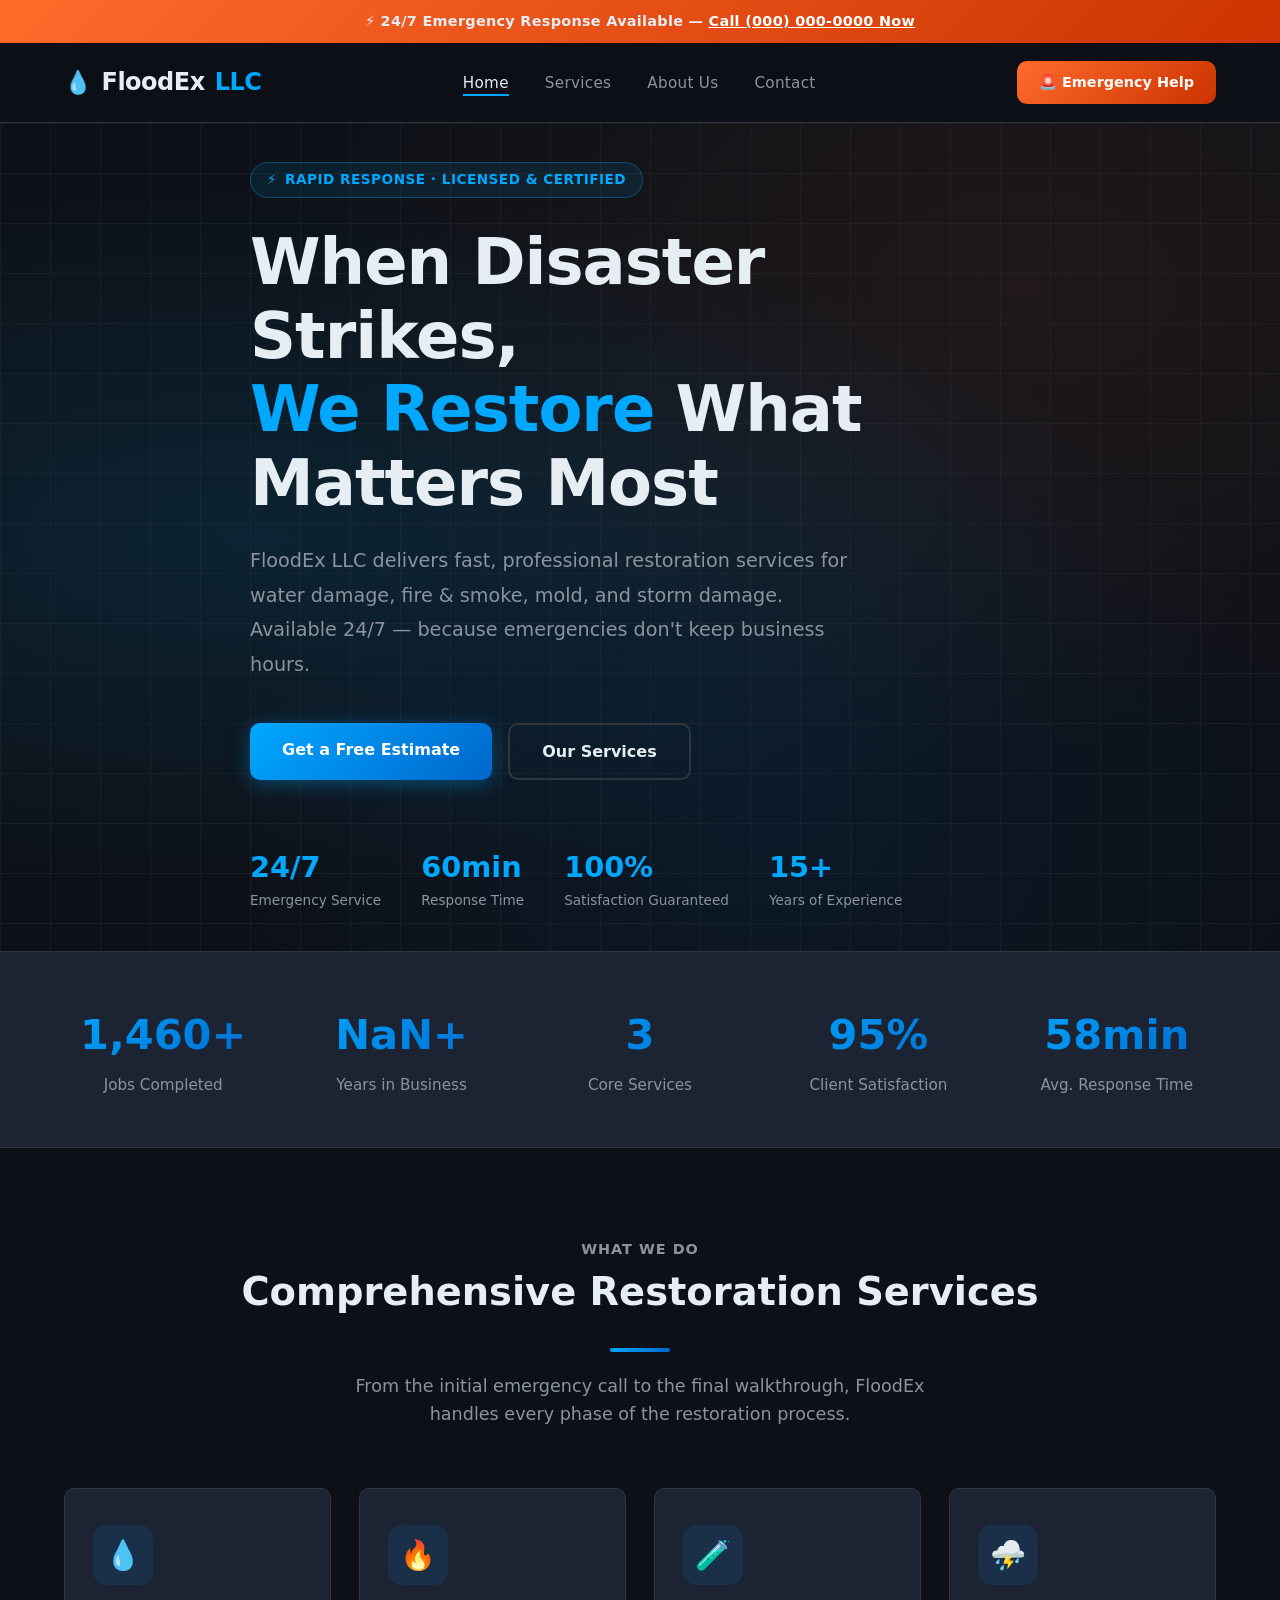
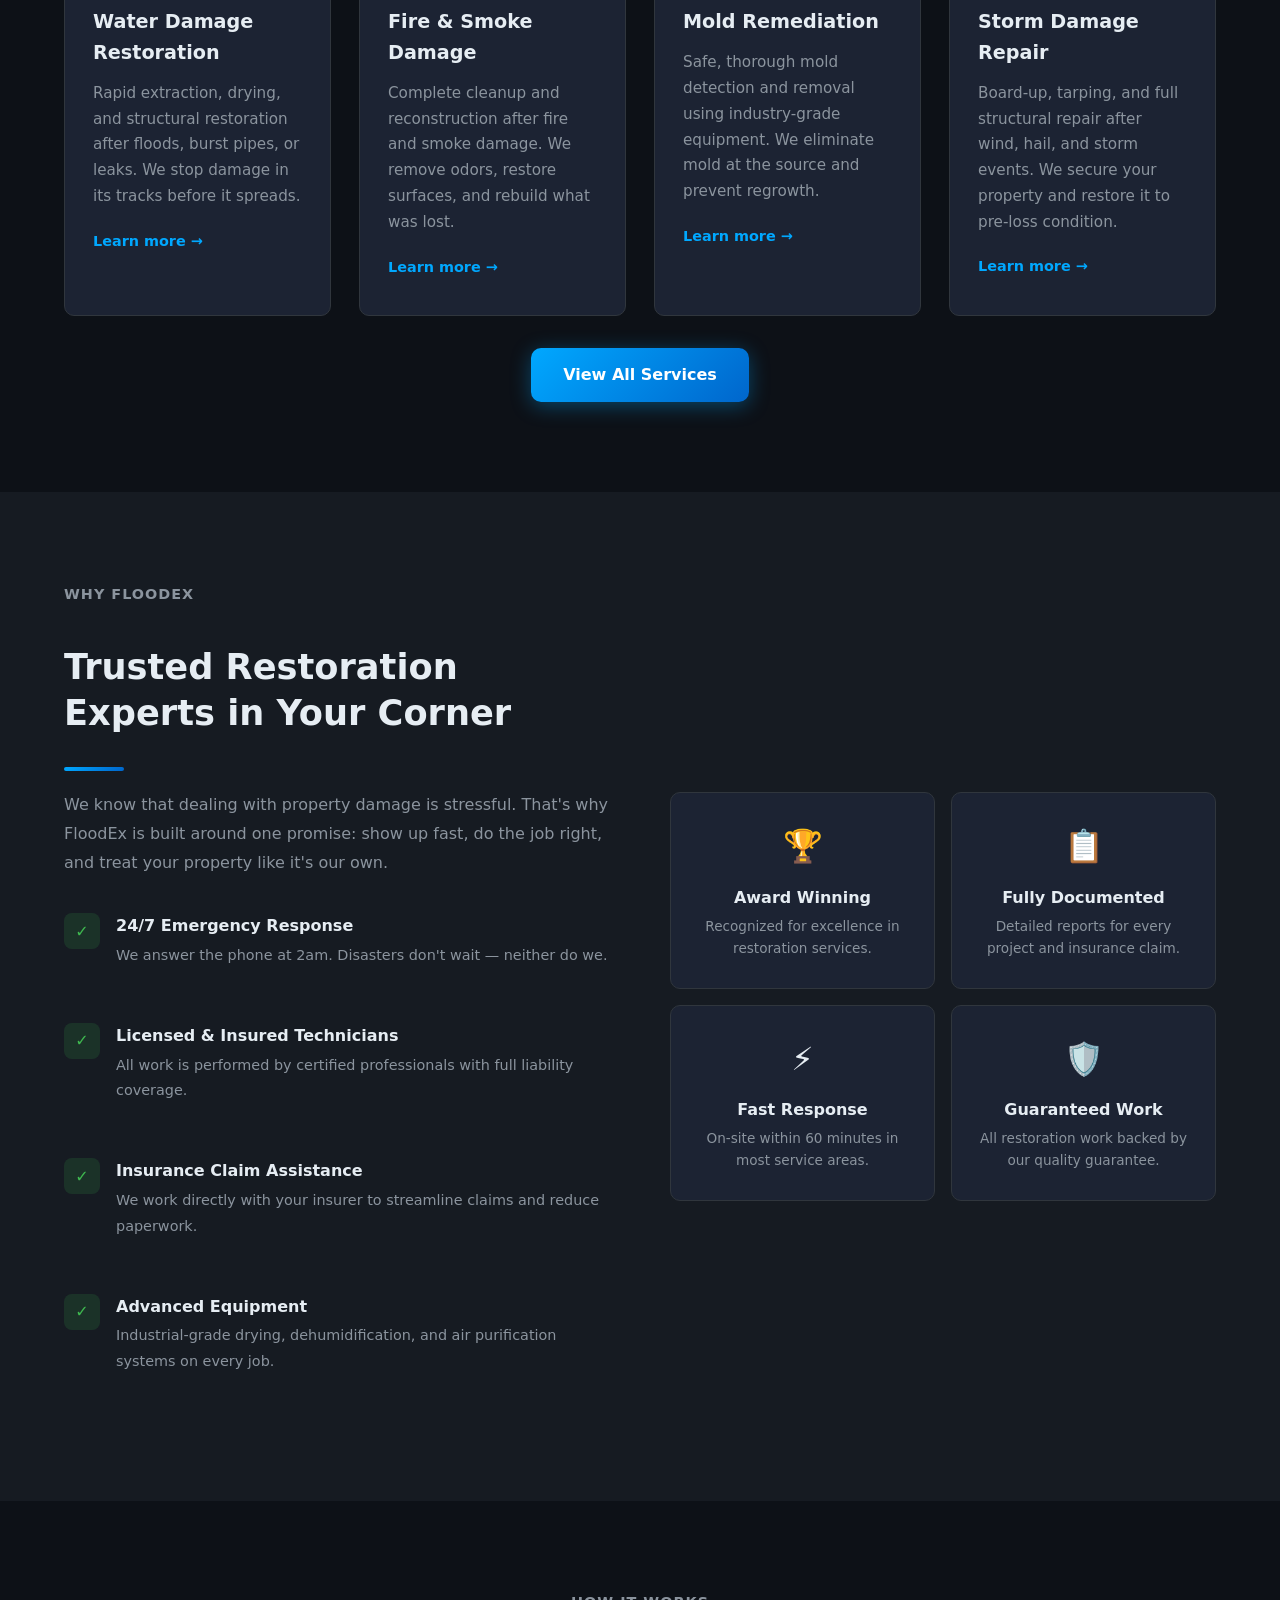
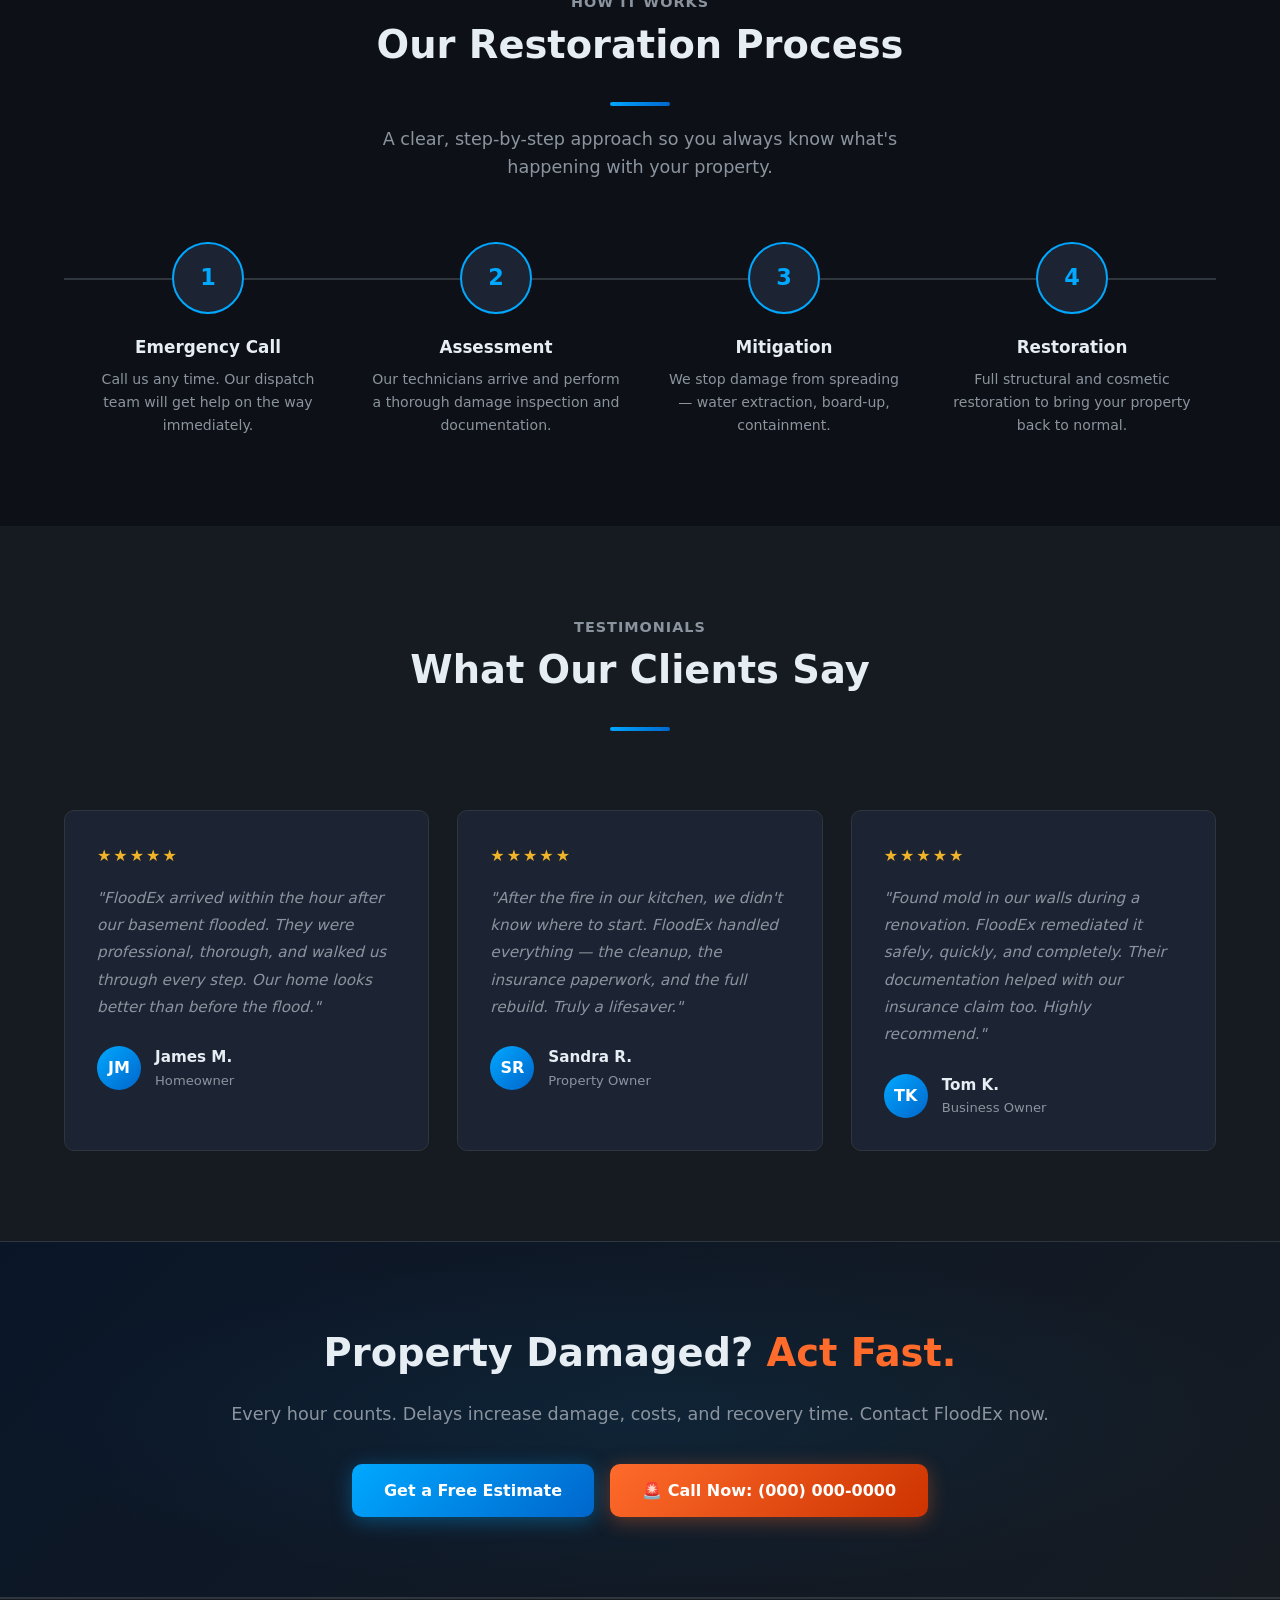
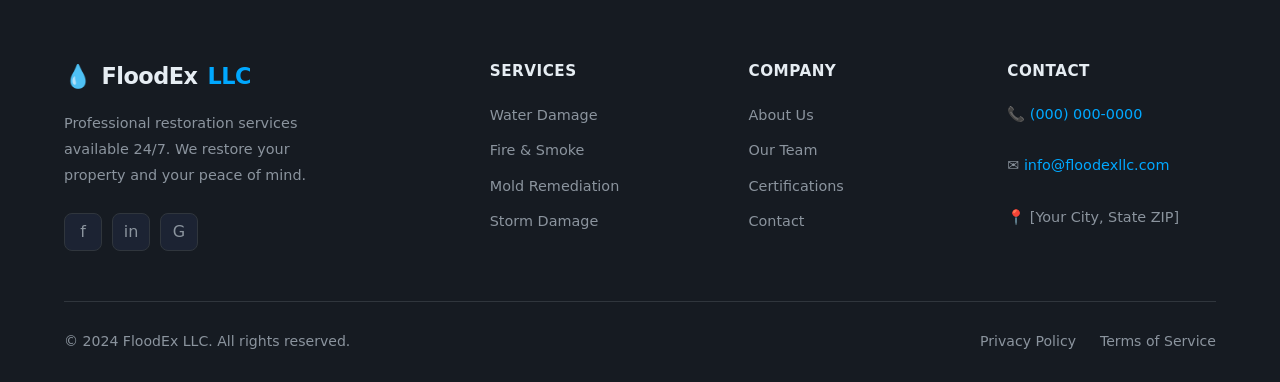
==== commit 1b02e3e8: "Add files via upload" ====
--- a/index.html
+++ b/index.html
@@ -89,7 +89,7 @@
           <p>Jobs Completed</p>
         </div>
         <div class="stat-item">
-          <h3><span data-count="15" data-suffix="+">0</span></h3>
+          <h3><span data-count="" data-suffix="+">0</span></h3>
           <p>Years in Business</p>
         </div>
         <div class="stat-item">
